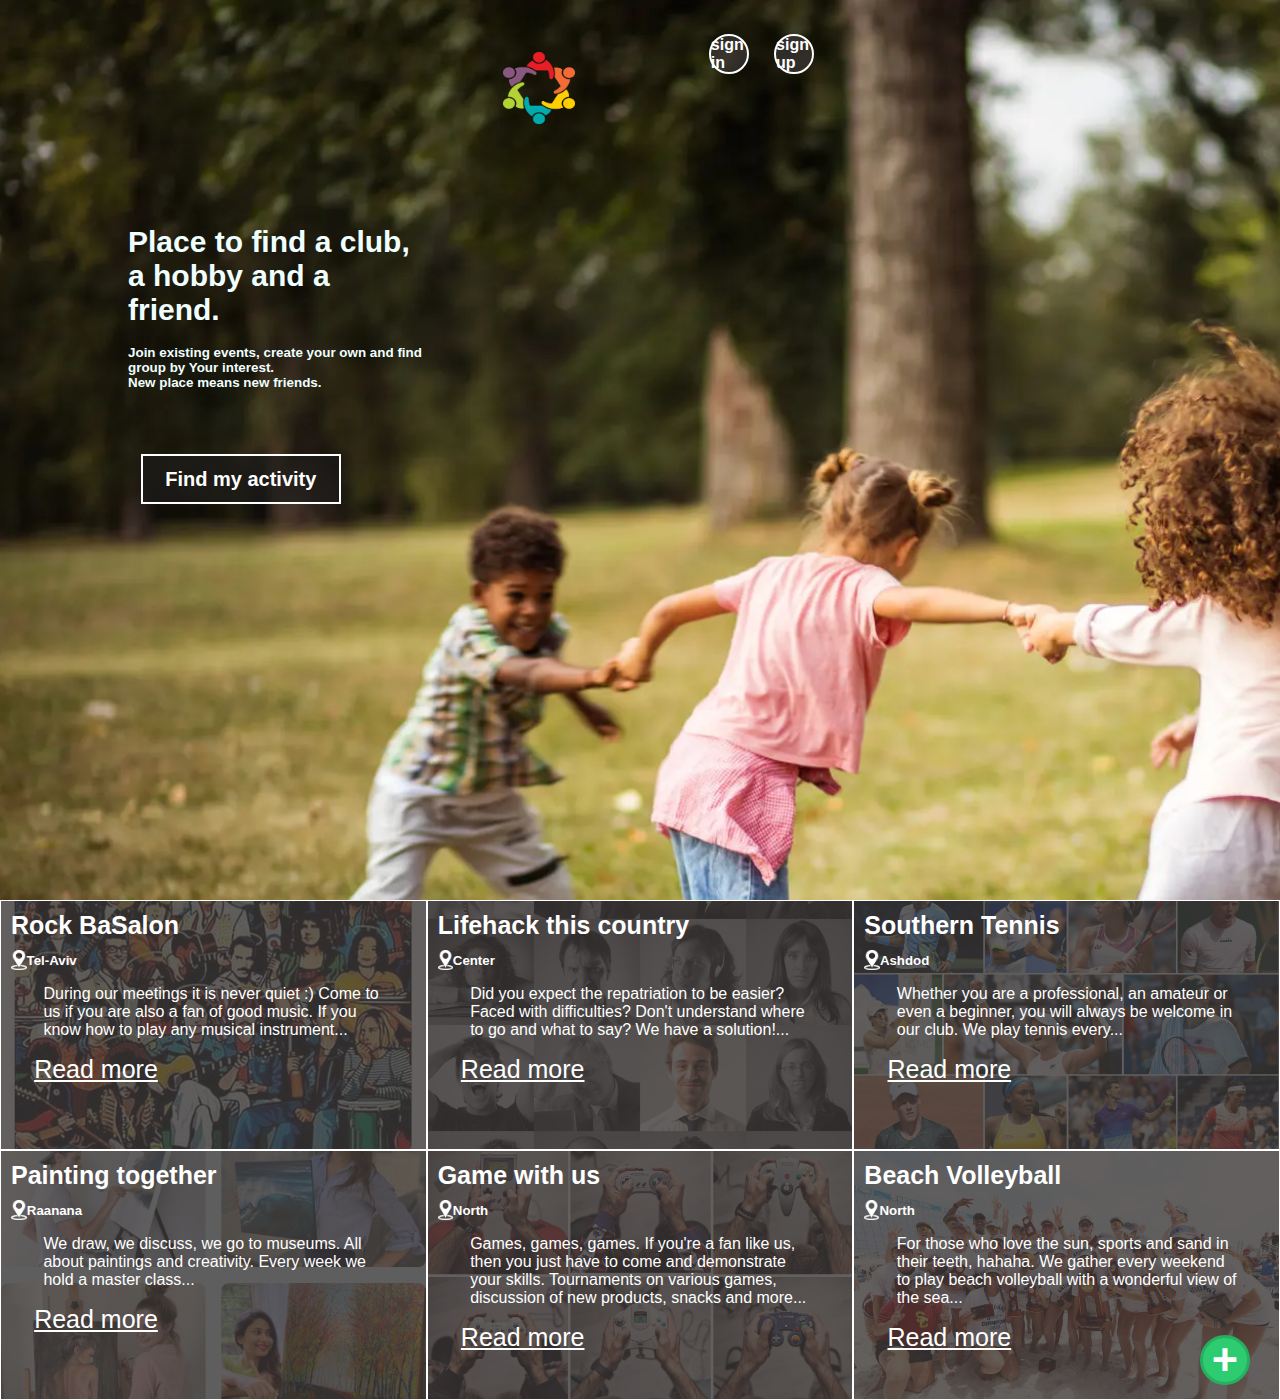
==== index.html @ 86cb31fe "Added descriptions for the main page" ====
<!DOCTYPE html>
<html lang="en">

<head>
    <meta charset="UTF-8">
    <meta name="viewport" content="width=device-width, initial-scale=1.0">
    <link rel="stylesheet" href="style.css">
    <title>Community4All</title>
</head>

<body>
    <header>
        <a href="./index.html"><img class="header-logo" src="./media/logo.png" alt="activity 4all logo"></a>
        <!-- <input id="search" type="text" placeholder="  Search..."> -->
        <div class="header-buttons">
            <a class="header-button" id="sign-in" href="./sign-in.html">
                <p>sign in</p>
            </a>
            <a class="header-button" id="sign-up" href="./sign-up.html">
                <p>sign up</p>
            </a>
        </div>
    </header>

    <article id="welcome-box">
        <div class="welcome-text">
            <h2 id="welcome-header">Place to find a club, a hobby and a friend.</h2>
            <h6 id="welcome-description">Join existing events, create your own and find group by Your interest.<br> New
                place means new friends.</h5>
                <a class="href-button" href="./">
                    <div id="button-to-activities">Find my activity</div>
                </a>
        </div>
    </article>

    <article>
        <section id="activities">
            <div class="activity-box-small" id="activity_1">
                <div class="background-shadow">
                    <div class="activity-box-header">
                        <div class="activity-box-header-text">
                            <h3 class="activity-name">Rock BaSalon</h3>
                            <div class="region-box">
                                <img class="location-icon" src="./media/location-logo.png" alt="location logo">
                                <h5 class="activity-region">Tel-Aviv</h5>
                            </div>
                        </div>
                    </div>
                    <div class="activity-short-description">During our meetings it is never quiet :) Come to us if you
                        are also a fan of good music. If you know how to play any musical instrument...</div>
                    <a href="./activity_1.html" class="activity-read-more-button">
                        <p>Read more</p>
                    </a>
                </div>
            </div>
            <div class="activity-box-small" id="activity_2">
                <div class="background-shadow">
                    <div class="activity-box-header">
                        <div class="activity-box-header-text">
                            <h3 class="activity-name">Lifehack this country</h3>
                            <div class="region-box">
                                <img class="location-icon" src="./media/location-logo.png" alt="location logo">
                                <h5 class="activity-region">Center</h5>
                            </div>
                        </div>
                    </div>
                    <div class="activity-short-description">Did you expect the repatriation to be easier? Faced with
                        difficulties? Don't understand
                        where to go and what to say? We have a solution!...</div>
                    <a href="./activity_2.html" class="activity-read-more-button">
                        <p>Read more</p>
                    </a>
                </div>
            </div>
            <div class="activity-box-small" id="activity_3">
                <div class="background-shadow">
                    <div class="activity-box-header">
                        <div class="activity-box-header-text">
                            <h3 class="activity-name">Southern Tennis</h3>
                            <div class="region-box">
                                <img class="location-icon" src="./media/location-logo.png" alt="location logo">
                                <h5 class="activity-region">Ashdod</h5>
                            </div>
                        </div>
                    </div>
                    <div class="activity-short-description">Whether you are a professional, an amateur or even a
                        beginner, you will always be welcome
                        in our club.
                        We play tennis every...</div>
                    <a href="./activity_3.html" class="activity-read-more-button">
                        <p>Read more</p>
                    </a>
                </div>
            </div>
            <div class="activity-box-small" id="activity_4">
                <div class="background-shadow">
                    <div class="activity-box-header">
                        <div class="activity-box-header-text">
                            <h3 class="activity-name">Painting together</h3>
                            <div class="region-box">
                                <img class="location-icon" src="./media/location-logo.png" alt="location logo">
                                <h5 class="activity-region">Raanana</h5>
                            </div>
                        </div>
                    </div>
                    <div class="activity-short-description">We draw, we discuss, we go to museums. All about paintings
                        and creativity. Every week we
                        hold a master class...</div>
                    <a href="./activity_4.html" class="activity-read-more-button">
                        <p>Read more</p>
                    </a>
                </div>
            </div>
            <div class="activity-box-small" id="activity_5">
                <div class="background-shadow">
                    <div class="activity-box-header">
                        <div class="activity-box-header-text">
                            <h3 class="activity-name">Game with us</h3>
                            <div class="region-box">
                                <img class="location-icon" src="./media/location-logo.png" alt="location logo">
                                <h5 class="activity-region">North</h5>
                            </div>
                        </div>
                    </div>
                    <div class="activity-short-description">Games, games, games. If you're a fan like us, then you just
                        have to come and demonstrate
                        your skills. Tournaments on various games, discussion of new products, snacks and more...</div>
                    <a href="./activity_5.html" class="activity-read-more-button">
                        <p>Read more</p>
                    </a>
                </div>
            </div>
            <div class="activity-box-small" id="activity_6">
                <div class="background-shadow">
                    <div class="activity-box-header">
                        <div class="activity-box-header-text">
                            <h3 class="activity-name">Beach Volleyball</h3>
                            <div class="region-box">
                                <img class="location-icon" src="./media/location-logo.png" alt="location logo">
                                <h5 class="activity-region">North</h5>
                            </div>
                        </div>
                    </div>
                    <div class="activity-short-description">For those who love the sun, sports and sand in their teeth, hahaha.
                        We gather every weekend to play
                        beach volleyball with a wonderful view of the sea...</div>
                    <a href="./activity_6.html" class="activity-read-more-button">
                        <p>Read more</p>
                    </a>
                </div>
            </div>
            <a href="#" class="add-activity-button">
                <p class="add-icon">+</p>
            </a>
        </section>

    </article>
    <footer>

    </footer>

</body>
---- style.css ----
/* main */
html{
    scroll-behavior: smooth;
}

* {
    margin: 0;
    padding: 0;
    box-sizing: border-box;
    --menu-color: white;
  }

body{
    font-family: 'Josefin Sans', sans-serif;
    background-image: url("./media/friends1.webp");
    background-repeat: no-repeat;
    background-size: cover;
    overflow-x: hidden;
}

/* header */
header{
    justify-self: center;
    display: flex;
    align-items: center;
    justify-content: space-between;
    height: 10vh;
}

.header-logo{
    width: 8vh;
    height: 8vh;
    margin-left: 50px;
    position: relative;
    top: 5vh;
}

.header-buttons{
    display: flex;
    justify-content: flex-end;
    align-items: center;
    margin-top: 2vh;
    height: 6vh;
    width: 35%;
}

#search::placeholder{
    color: white; 
    font-size: 20px;
}

.header-button{
    display: flex;
    width: 100px;
    height: 40px;
    text-decoration: none;
    background-color: rgba(59,55,54,0.7);
    border-radius: 25px;
    border: 2px solid var(--menu-color);
    font-weight: bold;
    margin: 0 1vw;
    justify-content: center;
    align-items: center;
    color: var(--menu-color);
}

/* welcome*/

#welcome-box{
    display: flex;
    position: relative;
    top: 0;
    left: 0;
    width: 100vw;
    height: calc(100vh - 16vh);
    z-index: 100;
}

.welcome-text{
    width: 300px;
    height: 200px;
    color: azure;
    font-weight: bold;
    font-size: 20px;
    margin: 15vh 0 0 10vw;
    }

#welcome-description{
    margin-top: 2vh;
}

#button-to-activities{
    display: flex;
    width: 200px;
    height: 50px;
    background-color: rgba(28, 27, 26, 0.7);
    /* border-radius: 50px; */
    border: 2px solid var(--menu-color);
    font-weight: bold;
    margin: 5vw 1vw 0 1vw;
    justify-content: center;
    align-items: center;
    color: var(--menu-color);

    &:hover{
        background-color: rgb(59, 55, 54);
    }
}

.href-button{
    text-decoration: none;
}


/* article */


#activities{
    position: relative;
    margin: 6vh auto 0;
    display: flex;
    flex-wrap: wrap;
    justify-content: space-around;
    width: 100vw;
    background-color: aliceblue;
    align-items: center;
    height: auto;
    z-index: 50;
}

.activity-box-small{
    display: flex;
    flex-direction: column;
    min-width: 350px;
    width: 33%;
    height: 250px;
    /* background-image: url("./media/beach_volley.jpg"); */
    background-repeat: no-repeat;
    background-size: cover;
    color: white;
    border: 1px solid white;
    flex-grow: 2;
    z-index: 10;
    background-position: center;
}

#activity_1{
    background-image: url("./images/activity_1.jpg");
}
#activity_2{
    background-image: url("./images/activity_2.jpg");
}
#activity_3{
    background-image: url("./images/activity_3.webp");
}
#activity_4{
    background-image: url("./images/activity_4.webp");
}
#activity_5{
    background-image: url("./images/activity_5.webp");
}
#activity_6{
    background-image: url("./images/activity_6.jpg");
}


.background-shadow{
    width: 100%;
    height: 100%;
    background-color: rgb(59, 55, 54, 0.8);

    &:hover{
        background-color: rgba(0, 0, 0, 0.8);
        transition-duration: 0.5s;
    }
}

.activity-box-header{
    display: flex;
    flex-direction: row;
}

.activity-box-pic{
    margin: 10px;
    width: 50px;
    height: 50px;
    border-radius: 90%;
    object-fit: cover;
}

.activity-box-header-text{
    margin: 10px;
    display: flex;
    flex-direction: column;
    justify-content: center;
    align-items: flex-start;
}

.region-box{
    display: flex;
    align-items: center;
    flex-direction: row;
    margin: 10px 0 0 0;
}

.location-icon{
    width: 20px;
    height: 20px;

}

.activity-name, .activity-region{
    width: 100%;
}

.activity-name{
    font-size: 25px;
}

.activity-short-description{
    width: 80%;
    margin: 5px auto;
}

.activity-read-more-button{
    display: flex;
    width: 150px;
    height: 50px;
    font-size: 25px;
    border-radius: 15px;
    margin: 0 2vw;
    justify-content: center;
    align-items: center;
    color: white;
    align-self: flex-end;
    margin: auto 20px 0 20px;
}

/* button */

.add-activity-button {
    display: flex;
    justify-content: center;
    align-items: center;
    height: 50px;
    width: 50px;
    border-radius: 50%; 
    border: 3px solid #27ae60;
    background: #2ecc71;
    text-decoration: none;
    color: #27ae60;
    transition: all .2s;
    position: absolute;
    
    bottom: 15px;
	right: 30px;
    z-index: 10;

    &:hover {
      box-shadow: 0px 0 0 0 #1f1f1f,  0px 0 0 10px #27ae60;
    }
 
    &:active {
      box-shadow: 0px 0 0 11px #FFF, 0px 0 0 10px #27ae60;
    }
  }

  .add-icon{
    font-size: 45px;
    font-weight: bold;
    color: white;
    margin: 0;
  }
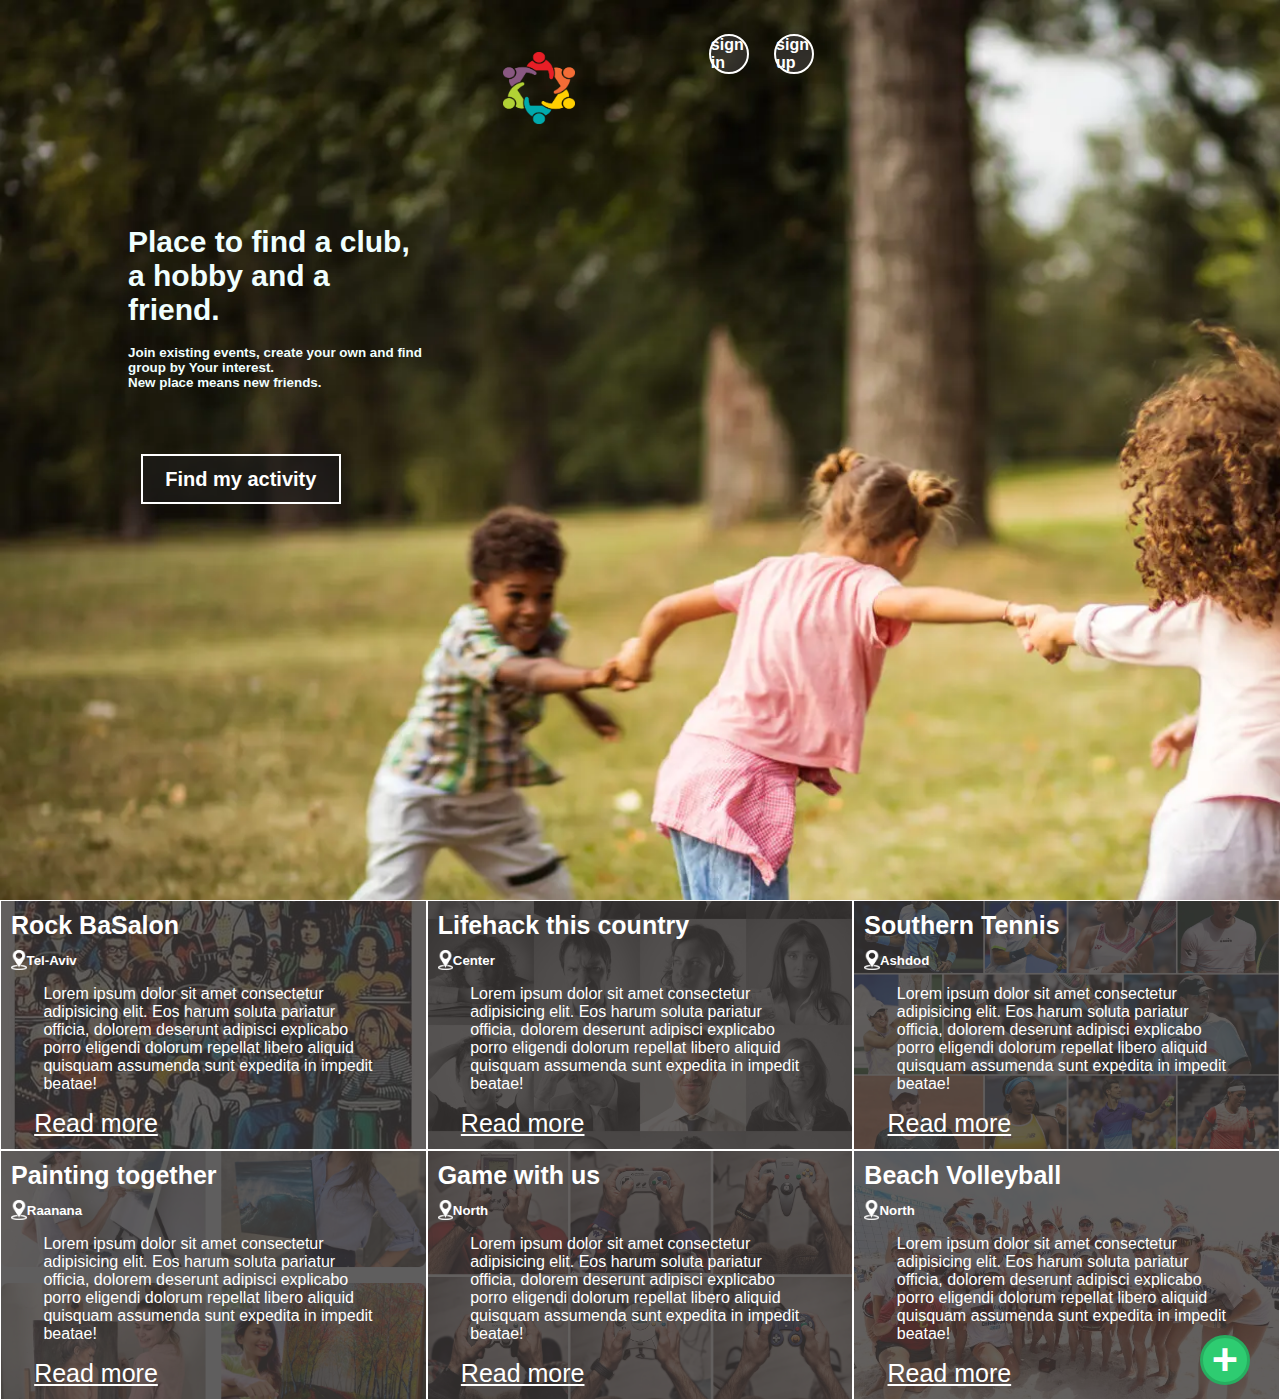
==== commit 19b2aff0: "search results are made linear" ====
--- a/index.html
+++ b/index.html
@@ -1,17 +1,14 @@
 <!DOCTYPE html>
 <html lang="en">
-
 <head>
     <meta charset="UTF-8">
     <meta name="viewport" content="width=device-width, initial-scale=1.0">
     <link rel="stylesheet" href="style.css">
-    <title>Community4All</title>
+    <title>Community 4All</title>
 </head>
-
 <body>
     <header>
         <a href="./index.html"><img class="header-logo" src="./media/logo.png" alt="activity 4all logo"></a>
-        <!-- <input id="search" type="text" placeholder="  Search..."> -->
         <div class="header-buttons">
             <a class="header-button" id="sign-in" href="./sign-in.html">
                 <p>sign in</p>
@@ -25,11 +22,8 @@
     <article id="welcome-box">
         <div class="welcome-text">
             <h2 id="welcome-header">Place to find a club, a hobby and a friend.</h2>
-            <h6 id="welcome-description">Join existing events, create your own and find group by Your interest.<br> New
-                place means new friends.</h5>
-                <a class="href-button" href="./">
-                    <div id="button-to-activities">Find my activity</div>
-                </a>
+            <h6 id="welcome-description">Join existing events, create your own and find group by Your interest.<br> New place means new friends.</h5>
+            <a class="href-button" href="./search.html"><div id="button-to-activities">Find my activity</div></a>
         </div>
     </article>
 
@@ -46,11 +40,8 @@
                             </div>
                         </div>
                     </div>
-                    <div class="activity-short-description">During our meetings it is never quiet :) Come to us if you
-                        are also a fan of good music. If you know how to play any musical instrument...</div>
-                    <a href="./activity_1.html" class="activity-read-more-button">
-                        <p>Read more</p>
-                    </a>
+                    <div class="activity-short-description">Lorem ipsum dolor sit amet consectetur adipisicing elit. Eos harum soluta pariatur officia, dolorem deserunt adipisci explicabo porro eligendi dolorum repellat libero aliquid quisquam assumenda sunt expedita in impedit beatae!</div>
+                    <a href="./activity_1.html" class="activity-read-more-button"><p>Read more</p></a>
                 </div>
             </div>
             <div class="activity-box-small" id="activity_2">
@@ -64,15 +55,11 @@
                             </div>
                         </div>
                     </div>
-                    <div class="activity-short-description">Did you expect the repatriation to be easier? Faced with
-                        difficulties? Don't understand
-                        where to go and what to say? We have a solution!...</div>
-                    <a href="./activity_2.html" class="activity-read-more-button">
-                        <p>Read more</p>
-                    </a>
+                    <div class="activity-short-description">Lorem ipsum dolor sit amet consectetur adipisicing elit. Eos harum soluta pariatur officia, dolorem deserunt adipisci explicabo porro eligendi dolorum repellat libero aliquid quisquam assumenda sunt expedita in impedit beatae!</div>
+                    <a href="./activity_2.html" class="activity-read-more-button"><p>Read more</p></a>
                 </div>
             </div>
-            <div class="activity-box-small" id="activity_3">
+            <div class="activity-box-small"  id="activity_3">
                 <div class="background-shadow">
                     <div class="activity-box-header">
                         <div class="activity-box-header-text">
@@ -83,16 +70,11 @@
                             </div>
                         </div>
                     </div>
-                    <div class="activity-short-description">Whether you are a professional, an amateur or even a
-                        beginner, you will always be welcome
-                        in our club.
-                        We play tennis every...</div>
-                    <a href="./activity_3.html" class="activity-read-more-button">
-                        <p>Read more</p>
-                    </a>
+                    <div class="activity-short-description">Lorem ipsum dolor sit amet consectetur adipisicing elit. Eos harum soluta pariatur officia, dolorem deserunt adipisci explicabo porro eligendi dolorum repellat libero aliquid quisquam assumenda sunt expedita in impedit beatae!</div>
+                    <a href="./activity_3.html" class="activity-read-more-button"><p>Read more</p></a>
                 </div>
             </div>
-            <div class="activity-box-small" id="activity_4">
+            <div class="activity-box-small"  id="activity_4">
                 <div class="background-shadow">
                     <div class="activity-box-header">
                         <div class="activity-box-header-text">
@@ -103,15 +85,11 @@
                             </div>
                         </div>
                     </div>
-                    <div class="activity-short-description">We draw, we discuss, we go to museums. All about paintings
-                        and creativity. Every week we
-                        hold a master class...</div>
-                    <a href="./activity_4.html" class="activity-read-more-button">
-                        <p>Read more</p>
-                    </a>
+                    <div class="activity-short-description">Lorem ipsum dolor sit amet consectetur adipisicing elit. Eos harum soluta pariatur officia, dolorem deserunt adipisci explicabo porro eligendi dolorum repellat libero aliquid quisquam assumenda sunt expedita in impedit beatae!</div>
+                    <a href="./activity_4.html" class="activity-read-more-button"><p>Read more</p></a>
                 </div>
             </div>
-            <div class="activity-box-small" id="activity_5">
+            <div class="activity-box-small"  id="activity_5">
                 <div class="background-shadow">
                     <div class="activity-box-header">
                         <div class="activity-box-header-text">
@@ -122,15 +100,11 @@
                             </div>
                         </div>
                     </div>
-                    <div class="activity-short-description">Games, games, games. If you're a fan like us, then you just
-                        have to come and demonstrate
-                        your skills. Tournaments on various games, discussion of new products, snacks and more...</div>
-                    <a href="./activity_5.html" class="activity-read-more-button">
-                        <p>Read more</p>
-                    </a>
+                    <div class="activity-short-description">Lorem ipsum dolor sit amet consectetur adipisicing elit. Eos harum soluta pariatur officia, dolorem deserunt adipisci explicabo porro eligendi dolorum repellat libero aliquid quisquam assumenda sunt expedita in impedit beatae!</div>
+                    <a href="./activity_5.html" class="activity-read-more-button"><p>Read more</p></a>
                 </div>
             </div>
-            <div class="activity-box-small" id="activity_6">
+            <div class="activity-box-small"  id="activity_6">
                 <div class="background-shadow">
                     <div class="activity-box-header">
                         <div class="activity-box-header-text">
@@ -141,17 +115,13 @@
                             </div>
                         </div>
                     </div>
-                    <div class="activity-short-description">For those who love the sun, sports and sand in their teeth, hahaha.
-                        We gather every weekend to play
-                        beach volleyball with a wonderful view of the sea...</div>
-                    <a href="./activity_6.html" class="activity-read-more-button">
-                        <p>Read more</p>
-                    </a>
+                    <div class="activity-short-description">Lorem ipsum dolor sit amet consectetur adipisicing elit. Eos harum soluta pariatur officia, dolorem deserunt adipisci explicabo porro eligendi dolorum repellat libero aliquid quisquam assumenda sunt expedita in impedit beatae!</div>
+                    <a href="./activity_6.html" class="activity-read-more-button"><p>Read more</p></a>
                 </div>
             </div>
             <a href="#" class="add-activity-button">
                 <p class="add-icon">+</p>
-            </a>
+                </a>
         </section>
 
     </article>
--- a/style.css
+++ b/style.css
@@ -94,7 +94,6 @@
     width: 200px;
     height: 50px;
     background-color: rgba(28, 27, 26, 0.7);
-    /* border-radius: 50px; */
     border: 2px solid var(--menu-color);
     font-weight: bold;
     margin: 5vw 1vw 0 1vw;
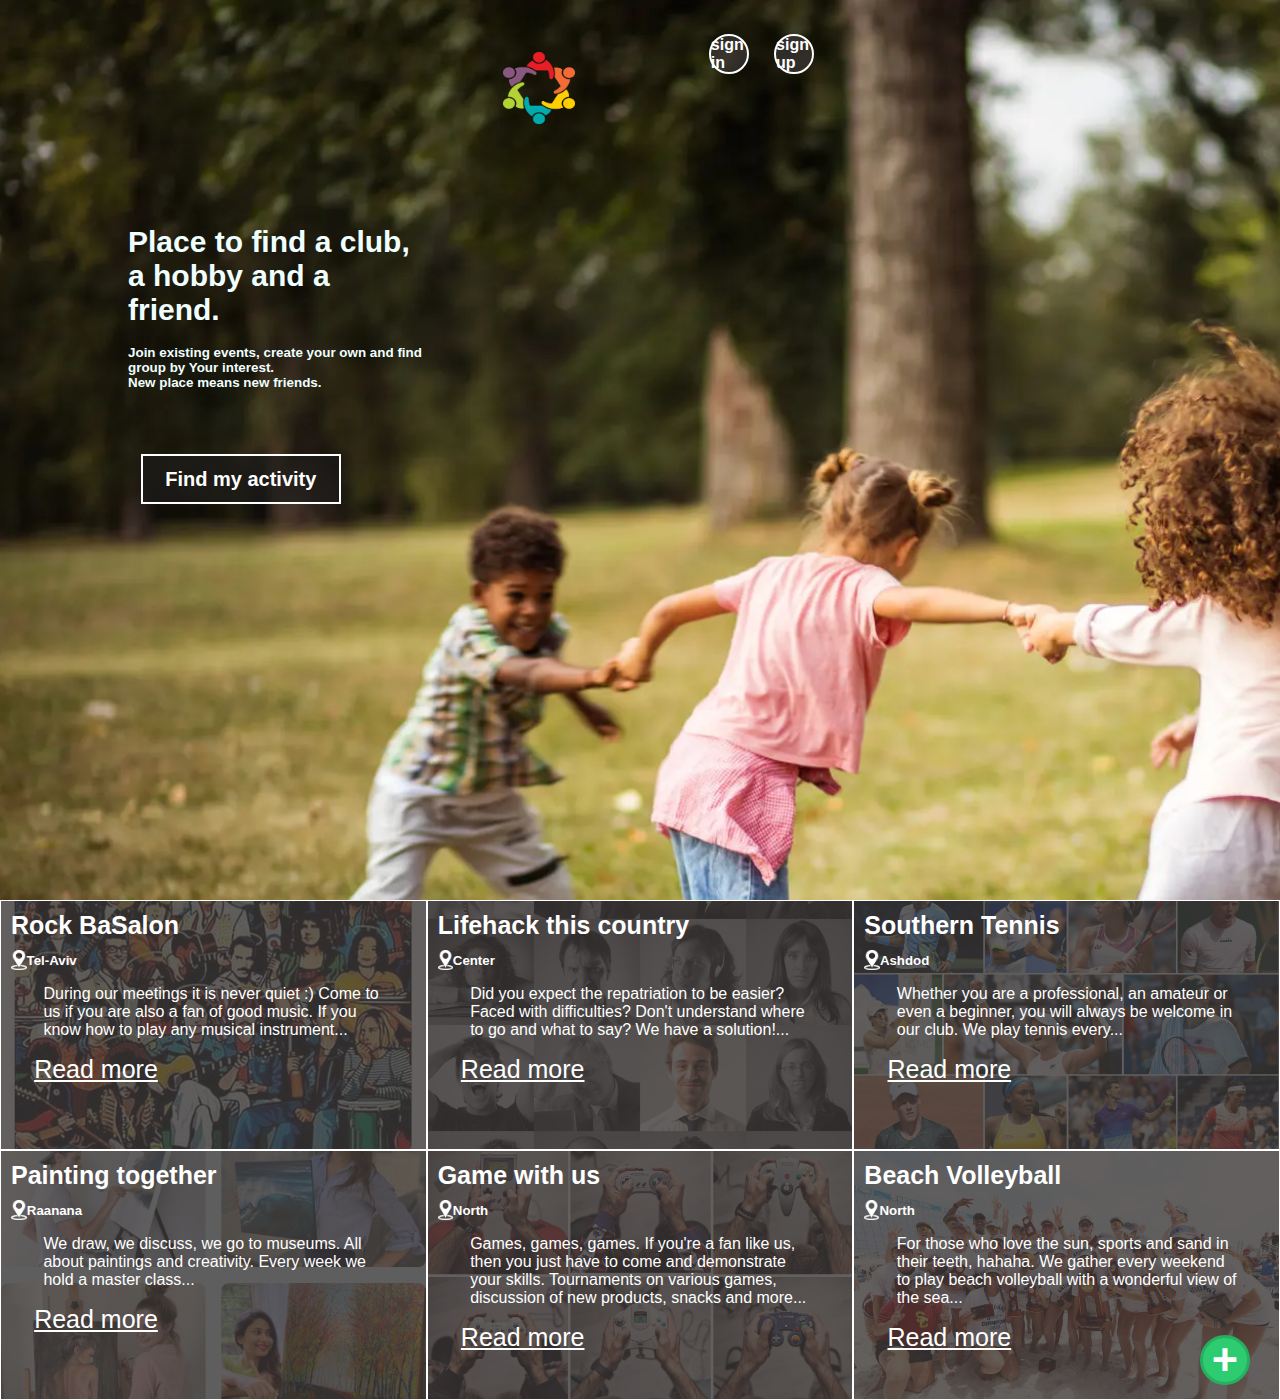
==== commit 7917aabe: "Merge branch 'index_2'" ====
--- a/index.html
+++ b/index.html
@@ -1,11 +1,13 @@
 <!DOCTYPE html>
 <html lang="en">
+
 <head>
     <meta charset="UTF-8">
     <meta name="viewport" content="width=device-width, initial-scale=1.0">
     <link rel="stylesheet" href="style.css">
-    <title>Community 4All</title>
+    <title>Community4All</title>
 </head>
+
 <body>
     <header>
         <a href="./index.html"><img class="header-logo" src="./media/logo.png" alt="activity 4all logo"></a>
@@ -40,8 +42,11 @@
                             </div>
                         </div>
                     </div>
-                    <div class="activity-short-description">Lorem ipsum dolor sit amet consectetur adipisicing elit. Eos harum soluta pariatur officia, dolorem deserunt adipisci explicabo porro eligendi dolorum repellat libero aliquid quisquam assumenda sunt expedita in impedit beatae!</div>
-                    <a href="./activity_1.html" class="activity-read-more-button"><p>Read more</p></a>
+                    <div class="activity-short-description">During our meetings it is never quiet :) Come to us if you
+                        are also a fan of good music. If you know how to play any musical instrument...</div>
+                    <a href="./activity_1.html" class="activity-read-more-button">
+                        <p>Read more</p>
+                    </a>
                 </div>
             </div>
             <div class="activity-box-small" id="activity_2">
@@ -55,11 +60,15 @@
                             </div>
                         </div>
                     </div>
-                    <div class="activity-short-description">Lorem ipsum dolor sit amet consectetur adipisicing elit. Eos harum soluta pariatur officia, dolorem deserunt adipisci explicabo porro eligendi dolorum repellat libero aliquid quisquam assumenda sunt expedita in impedit beatae!</div>
-                    <a href="./activity_2.html" class="activity-read-more-button"><p>Read more</p></a>
+                    <div class="activity-short-description">Did you expect the repatriation to be easier? Faced with
+                        difficulties? Don't understand
+                        where to go and what to say? We have a solution!...</div>
+                    <a href="./activity_2.html" class="activity-read-more-button">
+                        <p>Read more</p>
+                    </a>
                 </div>
             </div>
-            <div class="activity-box-small"  id="activity_3">
+            <div class="activity-box-small" id="activity_3">
                 <div class="background-shadow">
                     <div class="activity-box-header">
                         <div class="activity-box-header-text">
@@ -70,11 +79,16 @@
                             </div>
                         </div>
                     </div>
-                    <div class="activity-short-description">Lorem ipsum dolor sit amet consectetur adipisicing elit. Eos harum soluta pariatur officia, dolorem deserunt adipisci explicabo porro eligendi dolorum repellat libero aliquid quisquam assumenda sunt expedita in impedit beatae!</div>
-                    <a href="./activity_3.html" class="activity-read-more-button"><p>Read more</p></a>
+                    <div class="activity-short-description">Whether you are a professional, an amateur or even a
+                        beginner, you will always be welcome
+                        in our club.
+                        We play tennis every...</div>
+                    <a href="./activity_3.html" class="activity-read-more-button">
+                        <p>Read more</p>
+                    </a>
                 </div>
             </div>
-            <div class="activity-box-small"  id="activity_4">
+            <div class="activity-box-small" id="activity_4">
                 <div class="background-shadow">
                     <div class="activity-box-header">
                         <div class="activity-box-header-text">
@@ -85,11 +99,15 @@
                             </div>
                         </div>
                     </div>
-                    <div class="activity-short-description">Lorem ipsum dolor sit amet consectetur adipisicing elit. Eos harum soluta pariatur officia, dolorem deserunt adipisci explicabo porro eligendi dolorum repellat libero aliquid quisquam assumenda sunt expedita in impedit beatae!</div>
-                    <a href="./activity_4.html" class="activity-read-more-button"><p>Read more</p></a>
+                    <div class="activity-short-description">We draw, we discuss, we go to museums. All about paintings
+                        and creativity. Every week we
+                        hold a master class...</div>
+                    <a href="./activity_4.html" class="activity-read-more-button">
+                        <p>Read more</p>
+                    </a>
                 </div>
             </div>
-            <div class="activity-box-small"  id="activity_5">
+            <div class="activity-box-small" id="activity_5">
                 <div class="background-shadow">
                     <div class="activity-box-header">
                         <div class="activity-box-header-text">
@@ -100,11 +118,15 @@
                             </div>
                         </div>
                     </div>
-                    <div class="activity-short-description">Lorem ipsum dolor sit amet consectetur adipisicing elit. Eos harum soluta pariatur officia, dolorem deserunt adipisci explicabo porro eligendi dolorum repellat libero aliquid quisquam assumenda sunt expedita in impedit beatae!</div>
-                    <a href="./activity_5.html" class="activity-read-more-button"><p>Read more</p></a>
+                    <div class="activity-short-description">Games, games, games. If you're a fan like us, then you just
+                        have to come and demonstrate
+                        your skills. Tournaments on various games, discussion of new products, snacks and more...</div>
+                    <a href="./activity_5.html" class="activity-read-more-button">
+                        <p>Read more</p>
+                    </a>
                 </div>
             </div>
-            <div class="activity-box-small"  id="activity_6">
+            <div class="activity-box-small" id="activity_6">
                 <div class="background-shadow">
                     <div class="activity-box-header">
                         <div class="activity-box-header-text">
@@ -115,13 +137,17 @@
                             </div>
                         </div>
                     </div>
-                    <div class="activity-short-description">Lorem ipsum dolor sit amet consectetur adipisicing elit. Eos harum soluta pariatur officia, dolorem deserunt adipisci explicabo porro eligendi dolorum repellat libero aliquid quisquam assumenda sunt expedita in impedit beatae!</div>
-                    <a href="./activity_6.html" class="activity-read-more-button"><p>Read more</p></a>
+                    <div class="activity-short-description">For those who love the sun, sports and sand in their teeth, hahaha.
+                        We gather every weekend to play
+                        beach volleyball with a wonderful view of the sea...</div>
+                    <a href="./activity_6.html" class="activity-read-more-button">
+                        <p>Read more</p>
+                    </a>
                 </div>
             </div>
             <a href="#" class="add-activity-button">
                 <p class="add-icon">+</p>
-                </a>
+            </a>
         </section>
 
     </article>
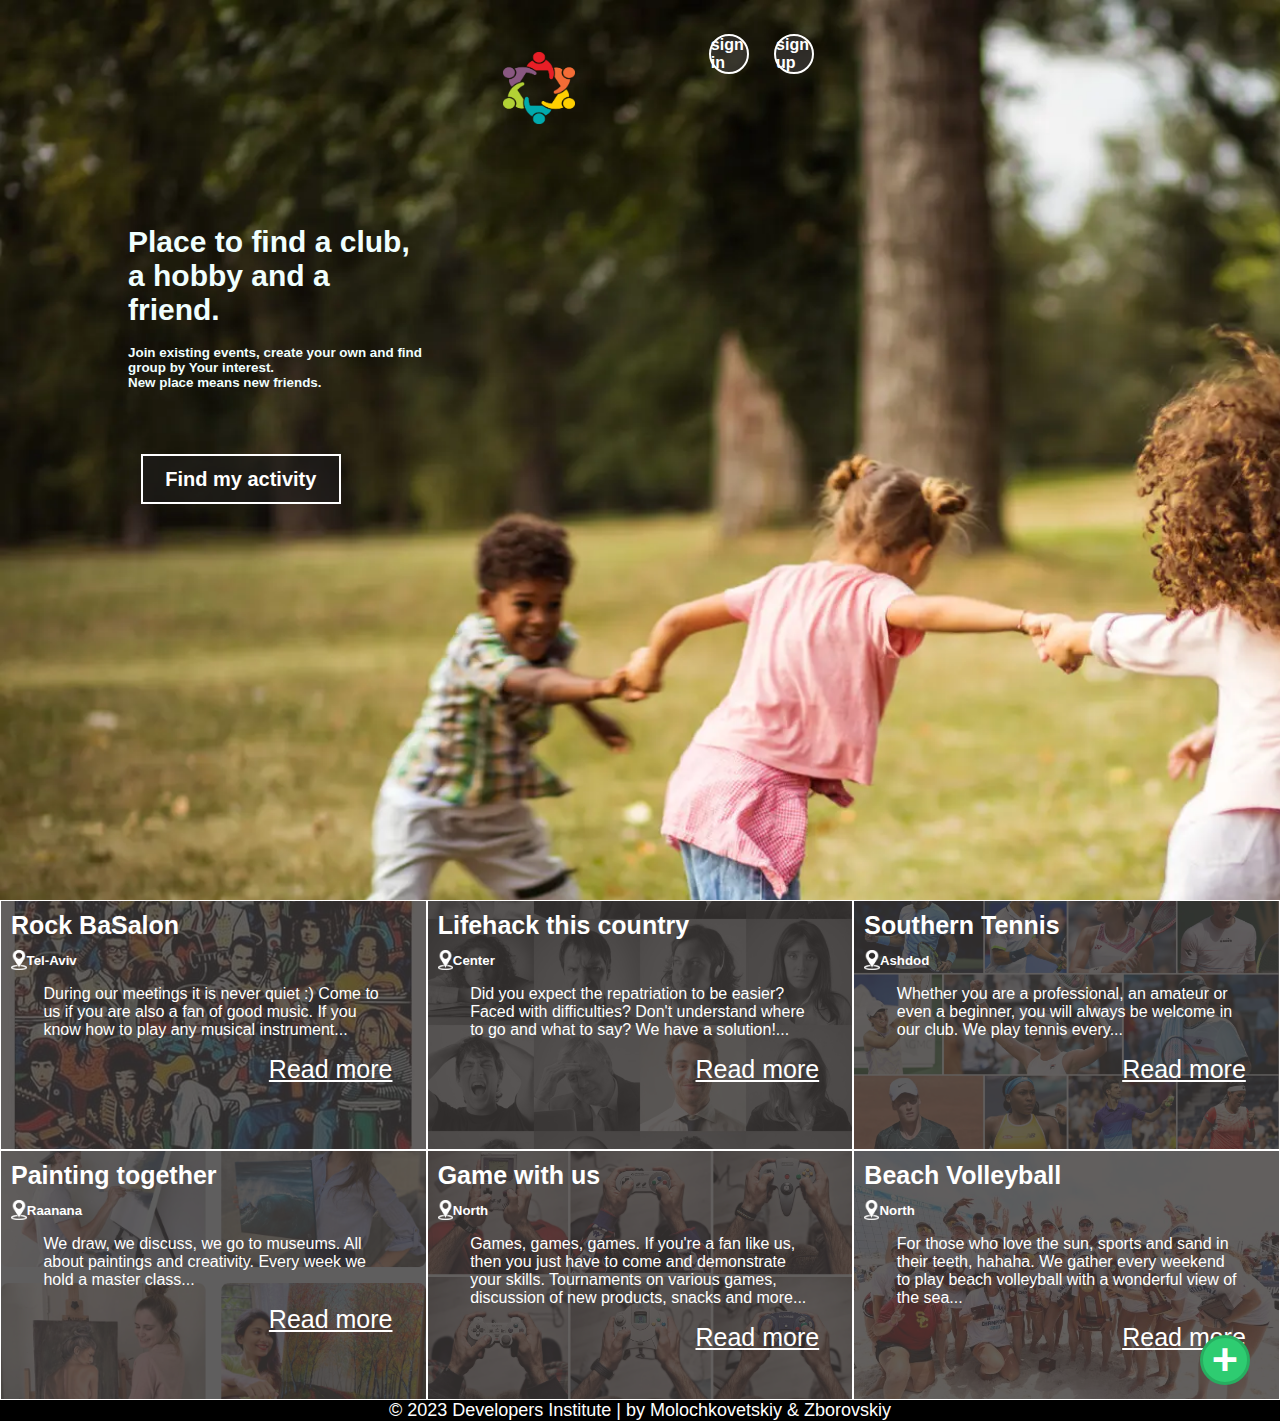
==== commit 09bcd922: "footer added to index and search" ====
--- a/index.html
+++ b/index.html
@@ -152,7 +152,9 @@
 
     </article>
     <footer>
-
+        <div footer-box>
+            <p class="copyright">© 2023 Developers Institute | by Molochkovetskiy & Zborovskiy</p>
+        </div>
     </footer>
 
 </body>--- a/style.css
+++ b/style.css
@@ -62,6 +62,10 @@
     justify-content: center;
     align-items: center;
     color: var(--menu-color);
+
+    &:hover{
+        background-color: rgb(0, 0, 0, 0.7);
+    }
 }
 
 /* welcome*/
@@ -168,6 +172,9 @@
     height: 100%;
     background-color: rgb(59, 55, 54, 0.8);
 
+    display: flex;
+    flex-direction: column;
+
     &:hover{
         background-color: rgba(0, 0, 0, 0.8);
         transition-duration: 0.5s;
@@ -223,16 +230,16 @@
 
 .activity-read-more-button{
     display: flex;
+    justify-content: center;
+    align-items: center;
     width: 150px;
     height: 50px;
     font-size: 25px;
     border-radius: 15px;
-    margin: 0 2vw;
-    justify-content: center;
-    align-items: center;
     color: white;
+    justify-self: flex-end;
     align-self: flex-end;
-    margin: auto 20px 0 20px;
+    margin: 0 20px 0 20px;
 }
 
 /* button */
@@ -269,4 +276,14 @@
     font-weight: bold;
     color: white;
     margin: 0;
-  }+  }
+
+  /* Footer */
+
+.copyright{
+    font-size: 2vh;
+    text-align: center;
+    width: 100%;
+    background-color: #000;
+    color: #fff;
+}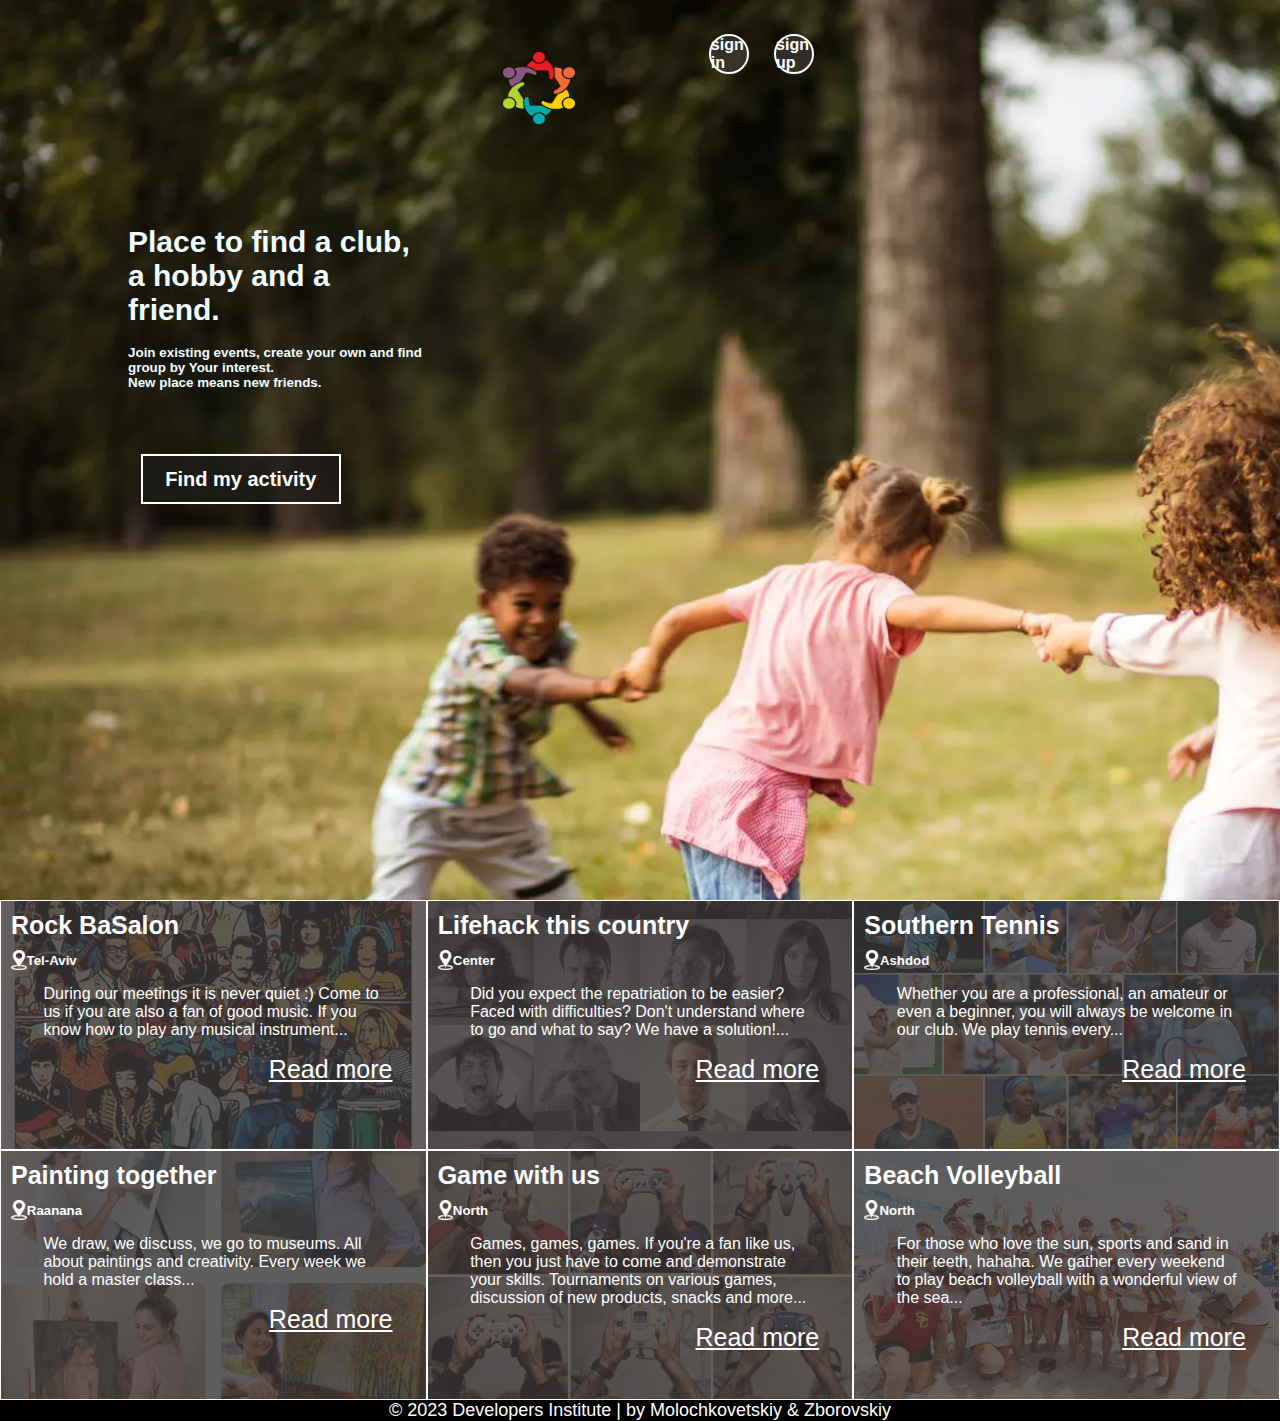
==== commit 944bf3f9: "add-button in index deleted" ====
--- a/index.html
+++ b/index.html
@@ -145,11 +145,7 @@
                     </a>
                 </div>
             </div>
-            <a href="#" class="add-activity-button">
-                <p class="add-icon">+</p>
-            </a>
         </section>
-
     </article>
     <footer>
         <div footer-box>
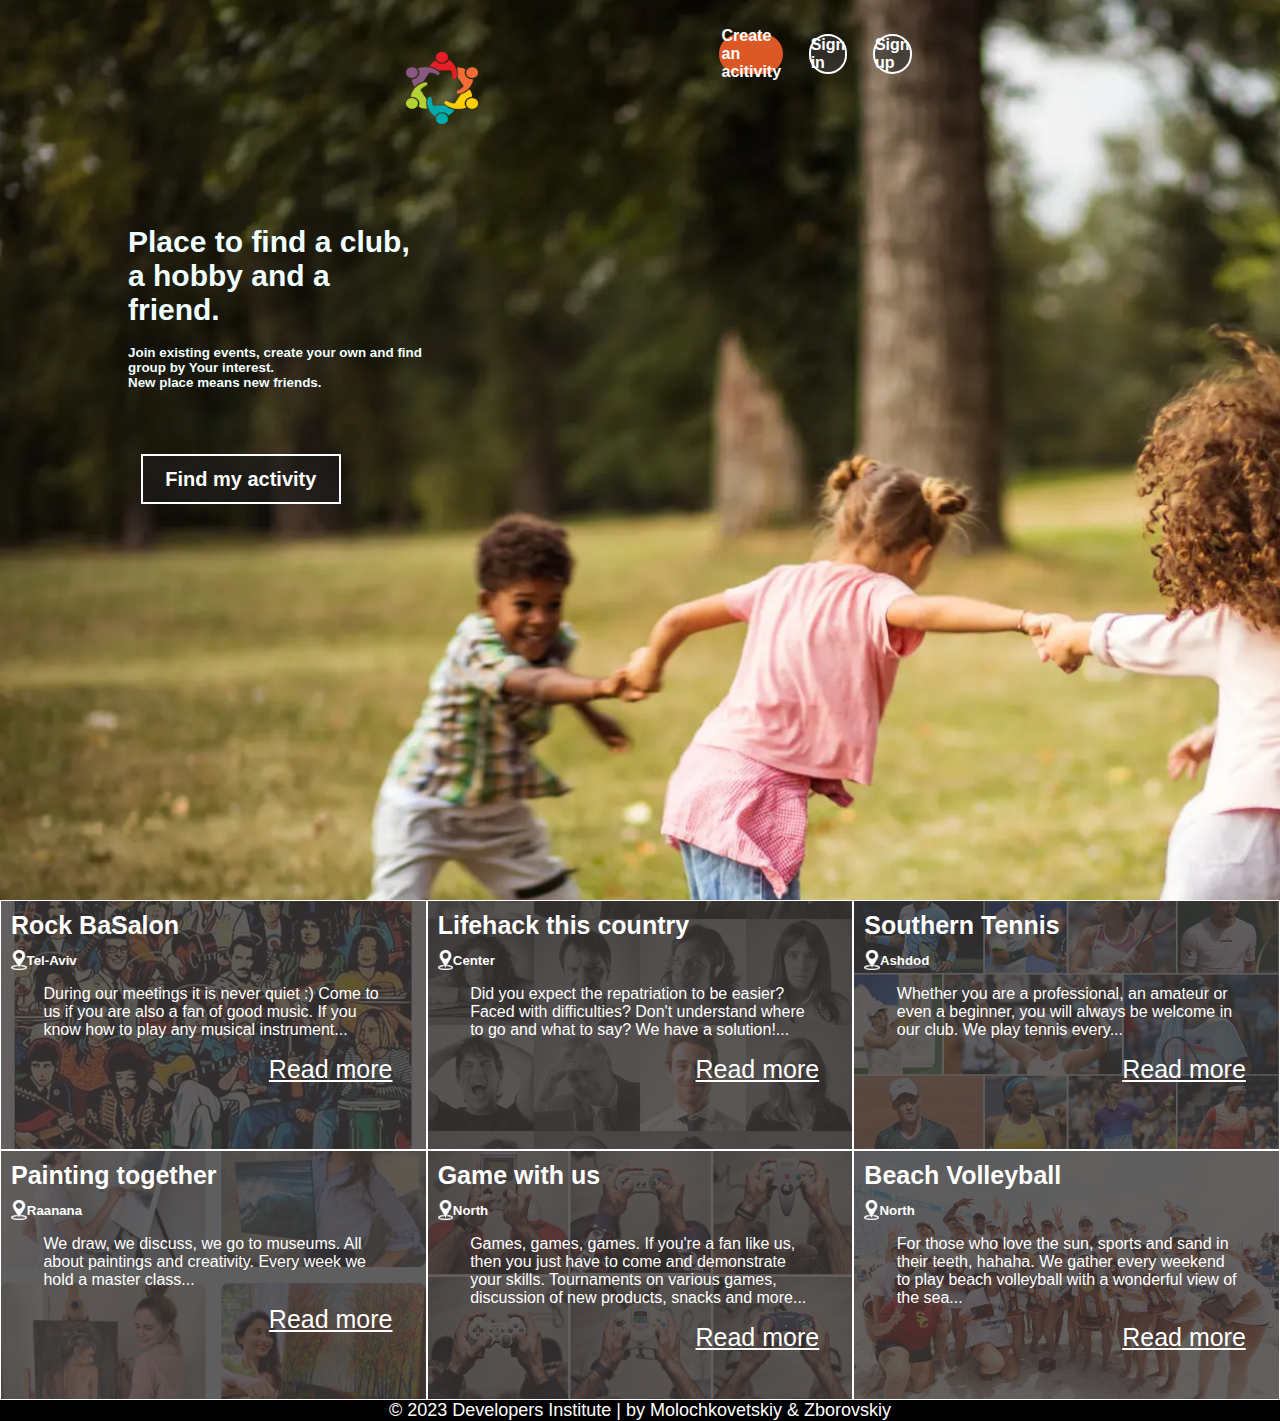
==== commit eecbebb5: "buttons cleaned on multiple pages" ====
--- a/index.html
+++ b/index.html
@@ -12,11 +12,14 @@
     <header>
         <a href="./index.html"><img class="header-logo" src="./media/logo.png" alt="activity 4all logo"></a>
         <div class="header-buttons">
+            <a class="create-btn" href="./create-activity.html">
+                <p>Create an acitivity</p>
+            </a>
             <a class="header-button" id="sign-in" href="./sign-in.html">
-                <p>sign in</p>
+                <p>Sign in</p>
             </a>
             <a class="header-button" id="sign-up" href="./sign-up.html">
-                <p>sign up</p>
+                <p>Sign up</p>
             </a>
         </div>
     </header>
@@ -148,7 +151,7 @@
         </section>
     </article>
     <footer>
-        <div footer-box>
+        <div class="footer-box">
             <p class="copyright">© 2023 Developers Institute | by Molochkovetskiy & Zborovskiy</p>
         </div>
     </footer>
--- a/style.css
+++ b/style.css
@@ -66,6 +66,21 @@
     &:hover{
         background-color: rgb(0, 0, 0, 0.7);
     }
+}
+
+.create-btn {
+    display: flex;
+    width: 170px;
+    height: 40px;
+    background-color: #dc5726;
+    border-radius: 25px;
+    border: 2px solid #dc5726;
+    font-weight: bold;
+    margin: 0 1vw;
+    justify-content: center;
+    align-items: center;
+    color: var(--menu-color);
+    text-decoration: none;
 }
 
 /* welcome*/
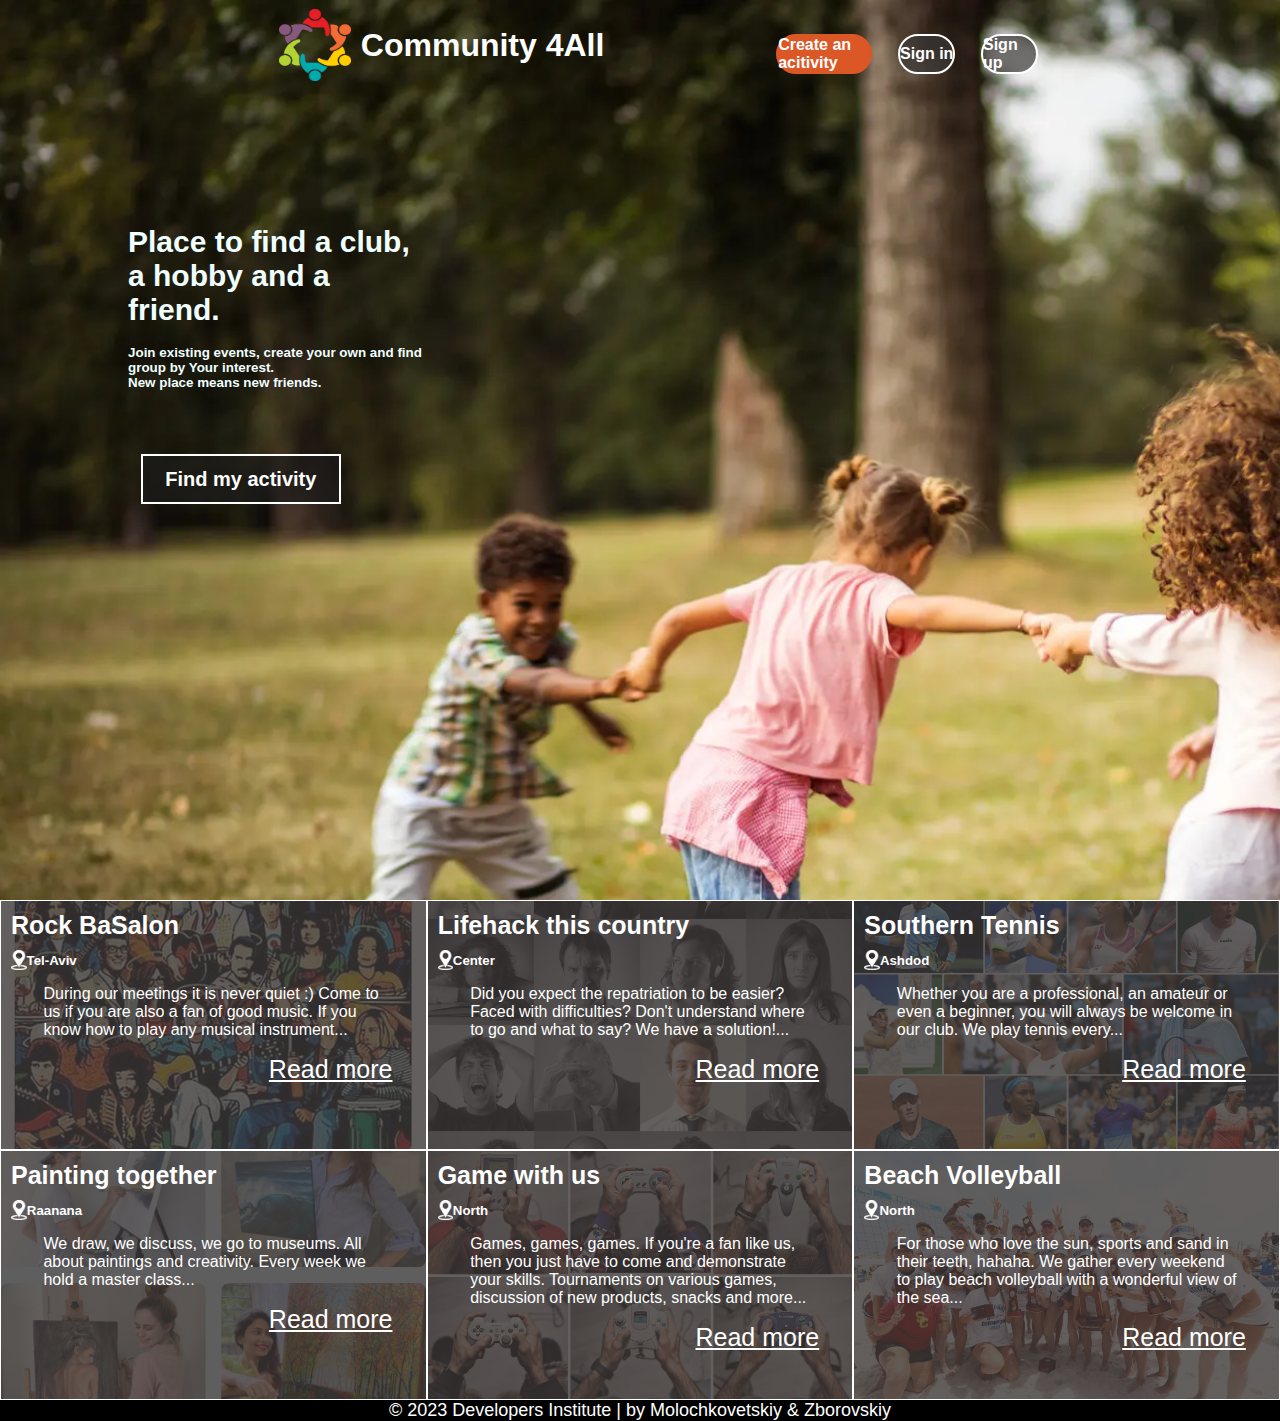
==== commit 820db60d: "h1 added & background on form-pages darkened" ====
--- a/index.html
+++ b/index.html
@@ -10,7 +10,10 @@
 
 <body>
     <header>
-        <a href="./index.html"><img class="header-logo" src="./media/logo.png" alt="activity 4all logo"></a>
+        <a href="./index.html">
+            <img class="header-logo" src="./media/logo.png" alt="activity 4all logo">
+            <h1 id="site-header">Community 4All</h1>
+        </a>
         <div class="header-buttons">
             <a class="create-btn" href="./create-activity.html">
                 <p>Create an acitivity</p>
--- a/style.css
+++ b/style.css
@@ -20,19 +20,31 @@
 
 /* header */
 header{
+
     justify-self: center;
     display: flex;
     align-items: center;
     justify-content: space-between;
     height: 10vh;
+}
+
+header a{
+    display: flex;
+    align-items: center;
+    text-decoration: none;
 }
 
 .header-logo{
     width: 8vh;
     height: 8vh;
     margin-left: 50px;
-    position: relative;
-    top: 5vh;
+    /* position: relative;
+    top: 5vh; */
+}
+
+#site-header{
+    color: #fff;
+    margin-left: 10px;
 }
 
 .header-buttons{
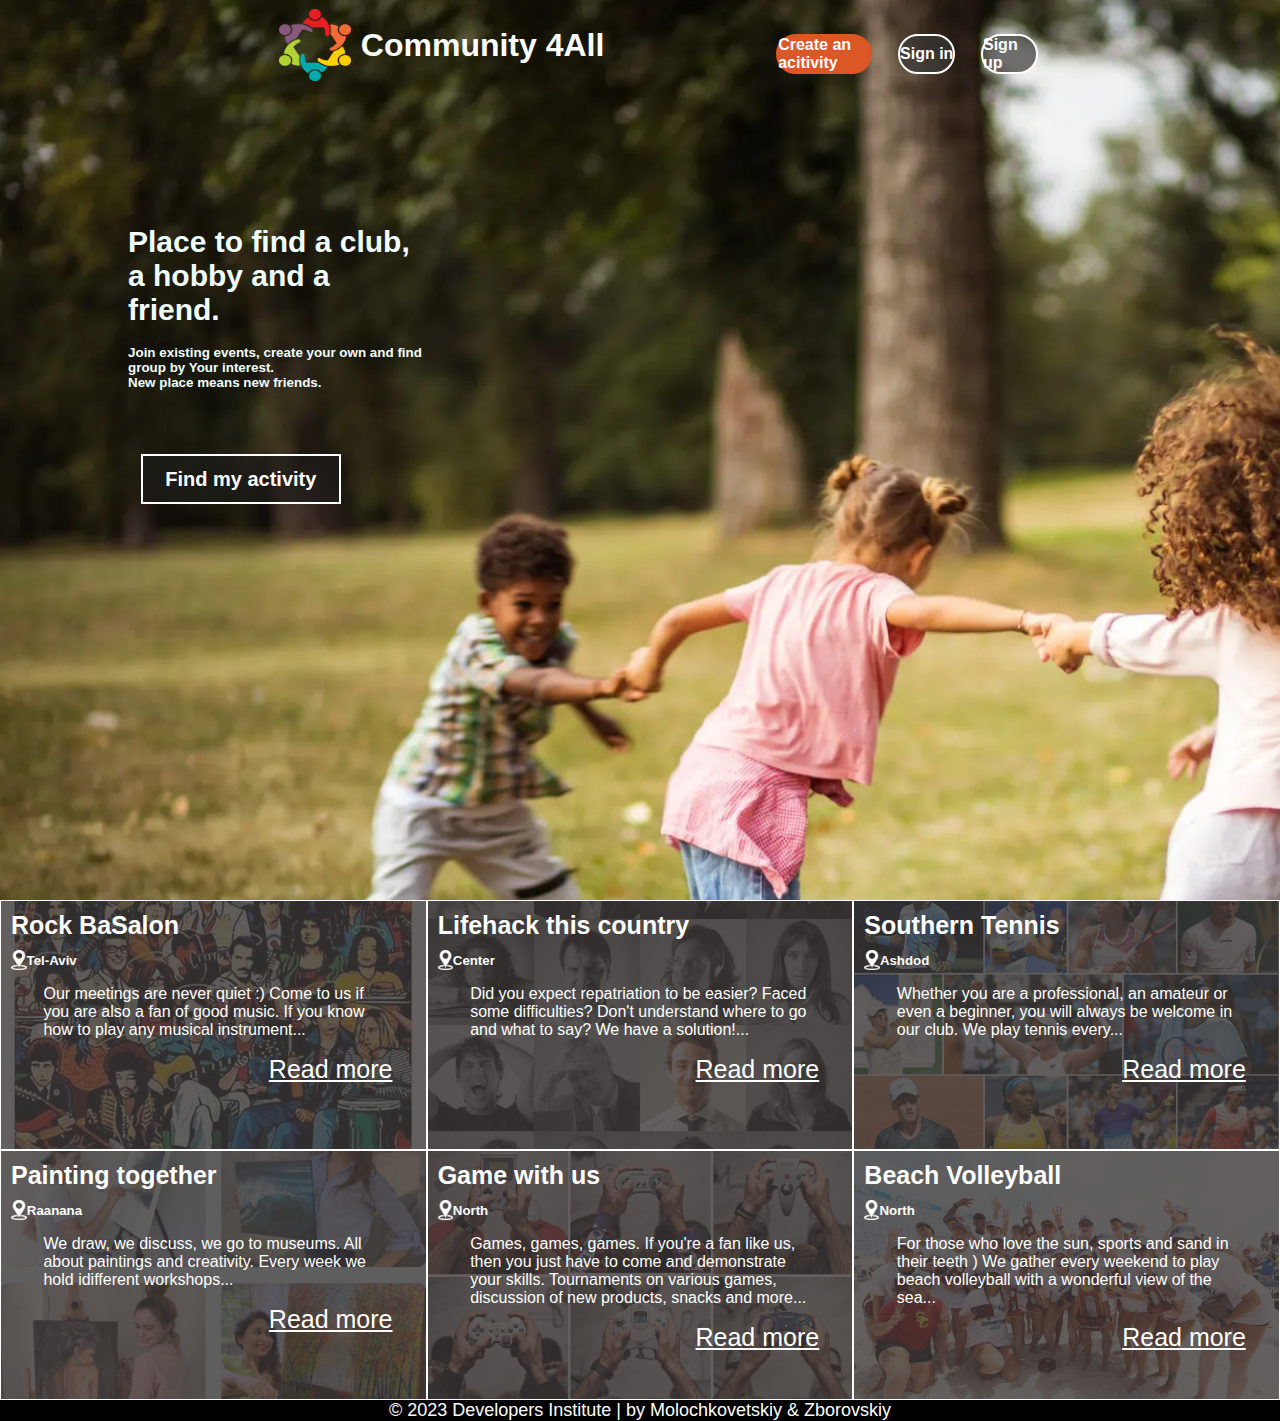
==== commit f282aeb4: "Changed descriptions and links" ====
--- a/index.html
+++ b/index.html
@@ -30,8 +30,11 @@
     <article id="welcome-box">
         <div class="welcome-text">
             <h2 id="welcome-header">Place to find a club, a hobby and a friend.</h2>
-            <h6 id="welcome-description">Join existing events, create your own and find group by Your interest.<br> New place means new friends.</h5>
-            <a class="href-button" href="./search.html"><div id="button-to-activities">Find my activity</div></a>
+            <h6 id="welcome-description">Join existing events, create your own and find group by Your interest.<br> New
+                place means new friends.</h5>
+                <a class="href-button" href="./search.html">
+                    <div id="button-to-activities">Find my activity</div>
+                </a>
         </div>
     </article>
 
@@ -48,8 +51,9 @@
                             </div>
                         </div>
                     </div>
-                    <div class="activity-short-description">During our meetings it is never quiet :) Come to us if you
-                        are also a fan of good music. If you know how to play any musical instrument...</div>
+                    <div class="activity-short-description">Our meetings are never quiet :) Come to us if you are also a
+                        fan of good music. If
+                        you know how to play any musical instrument...</div>
                     <a href="./activity_1.html" class="activity-read-more-button">
                         <p>Read more</p>
                     </a>
@@ -66,7 +70,7 @@
                             </div>
                         </div>
                     </div>
-                    <div class="activity-short-description">Did you expect the repatriation to be easier? Faced with
+                    <div class="activity-short-description">Did you expect repatriation to be easier? Faced some
                         difficulties? Don't understand
                         where to go and what to say? We have a solution!...</div>
                     <a href="./activity_2.html" class="activity-read-more-button">
@@ -107,7 +111,7 @@
                     </div>
                     <div class="activity-short-description">We draw, we discuss, we go to museums. All about paintings
                         and creativity. Every week we
-                        hold a master class...</div>
+                        hold idifferent workshops...</div>
                     <a href="./activity_4.html" class="activity-read-more-button">
                         <p>Read more</p>
                     </a>
@@ -143,7 +147,7 @@
                             </div>
                         </div>
                     </div>
-                    <div class="activity-short-description">For those who love the sun, sports and sand in their teeth, hahaha.
+                    <div class="activity-short-description">For those who love the sun, sports and sand in their teeth )
                         We gather every weekend to play
                         beach volleyball with a wonderful view of the sea...</div>
                     <a href="./activity_6.html" class="activity-read-more-button">
